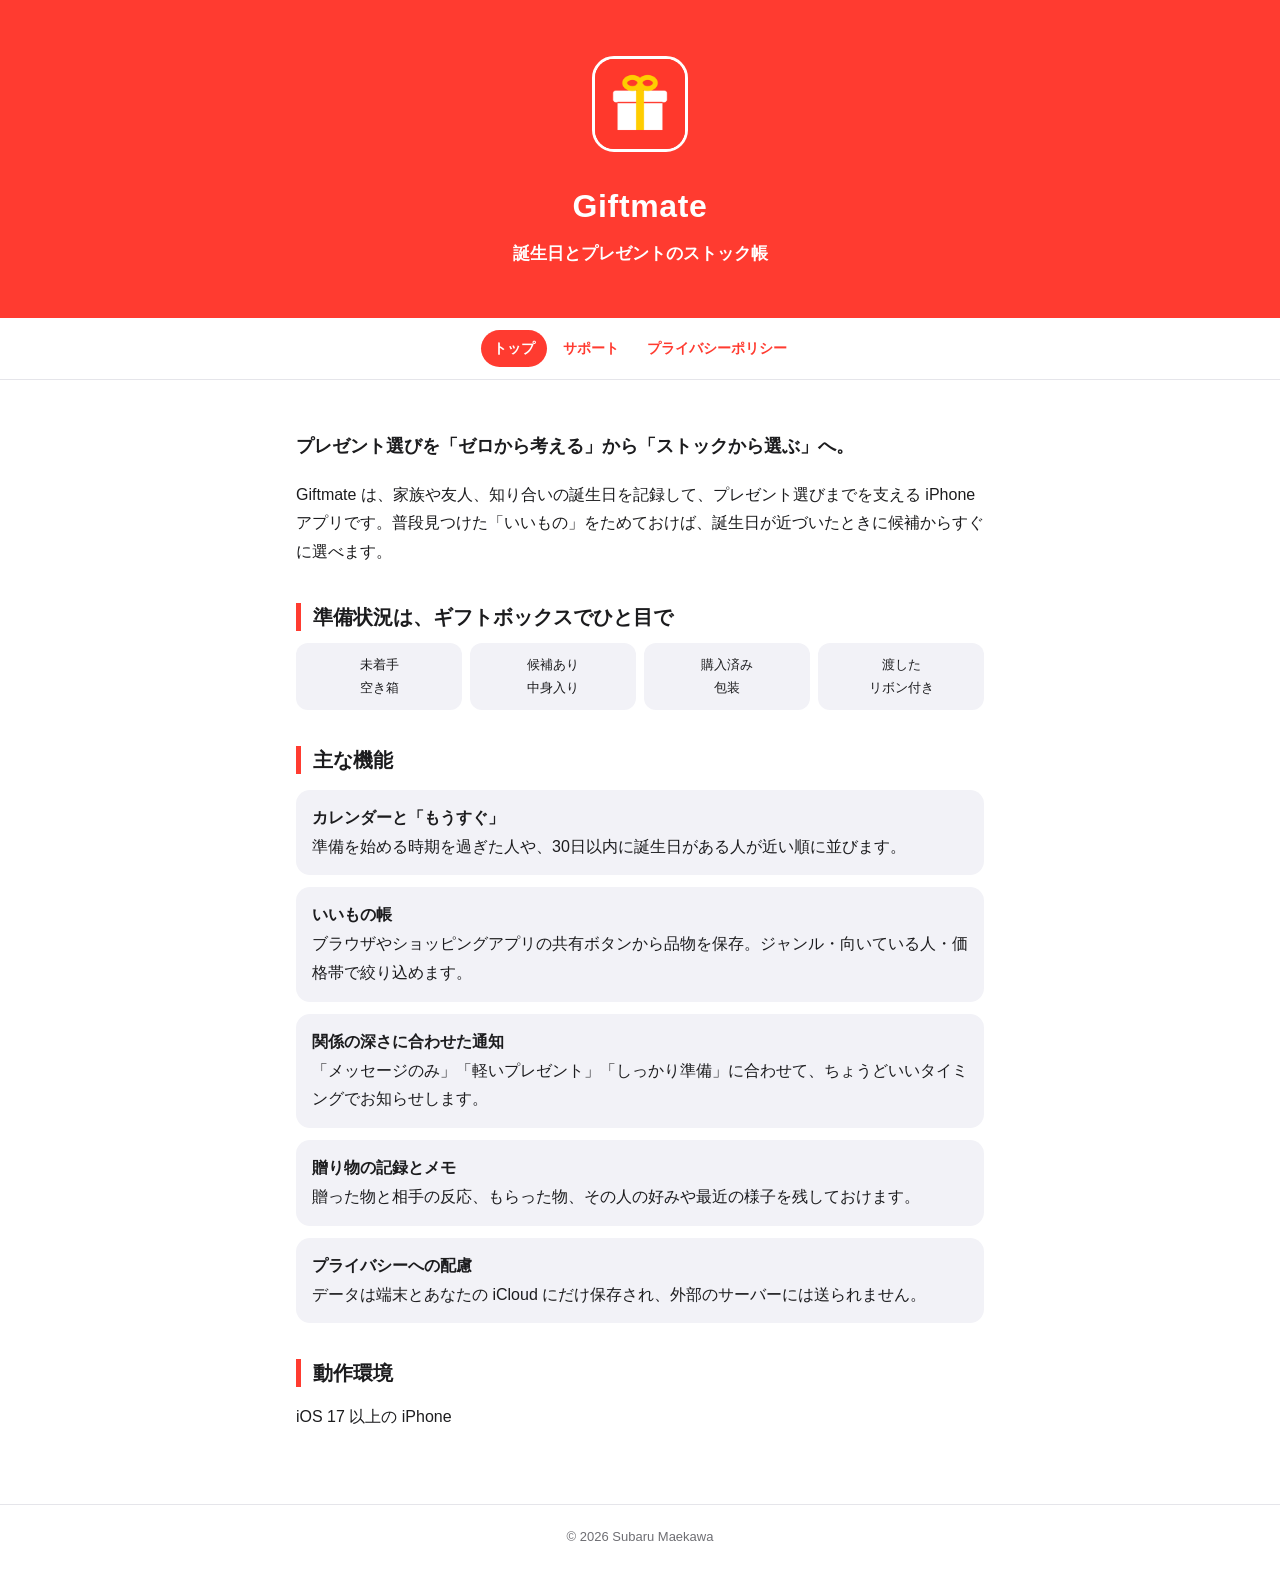
==== index.html @ a2247569 "Giftmate のサポートページとプライバシーポリシーを公開" ====
<!doctype html>
<html lang="ja">
<head>
  <meta charset="utf-8">
  <meta name="viewport" content="width=device-width, initial-scale=1">
  <title>Giftmate</title>
  <meta name="description" content="Giftmate は、家族や友人の誕生日を記録して、プレゼント選びまでを支える iPhone アプリです。">
  <meta name="theme-color" content="#FF3B30">
  <link rel="icon" href="icon.png">
  <link rel="apple-touch-icon" href="icon.png">
  <link rel="stylesheet" href="style.css">
</head>
<body>
  <header class="hero">
    <img src="icon.png" alt="Giftmate のアイコン">
    <h1>Giftmate</h1>
    <p>誕生日とプレゼントのストック帳</p>
  </header>

  <nav>
    <a href="./" aria-current="page">トップ</a>
    <a href="support.html">サポート</a>
    <a href="privacy.html">プライバシーポリシー</a>
  </nav>

  <main>
    <p class="lead">プレゼント選びを「ゼロから考える」から「ストックから選ぶ」へ。</p>
    <p>Giftmate は、家族や友人、知り合いの誕生日を記録して、プレゼント選びまでを支える iPhone アプリです。普段見つけた「いいもの」をためておけば、誕生日が近づいたときに候補からすぐに選べます。</p>

    <h2>準備状況は、ギフトボックスでひと目で</h2>
    <div class="boxes" aria-label="準備状況の4段階">
      <span>未着手<br>空き箱</span>
      <span>候補あり<br>中身入り</span>
      <span>購入済み<br>包装</span>
      <span>渡した<br>リボン付き</span>
    </div>

    <h2>主な機能</h2>
    <ul class="features">
      <li><b>カレンダーと「もうすぐ」</b>準備を始める時期を過ぎた人や、30日以内に誕生日がある人が近い順に並びます。</li>
      <li><b>いいもの帳</b>ブラウザやショッピングアプリの共有ボタンから品物を保存。ジャンル・向いている人・価格帯で絞り込めます。</li>
      <li><b>関係の深さに合わせた通知</b>「メッセージのみ」「軽いプレゼント」「しっかり準備」に合わせて、ちょうどいいタイミングでお知らせします。</li>
      <li><b>贈り物の記録とメモ</b>贈った物と相手の反応、もらった物、その人の好みや最近の様子を残しておけます。</li>
      <li><b>プライバシーへの配慮</b>データは端末とあなたの iCloud にだけ保存され、外部のサーバーには送られません。</li>
    </ul>

    <h2>動作環境</h2>
    <p>iOS 17 以上の iPhone</p>
  </main>

  <footer>
    &copy; 2026 Subaru Maekawa
  </footer>
</body>
</html>
---- style.css ----
/* Giftmate 公開ページ共通スタイル
   外部フォント・外部スクリプトは読み込まない（プライバシーポリシーとの整合のため） */

:root {
  --red: #FF3B30;
  --yellow: #FFCC00;
  --bg: #FFFFFF;
  --text: #1C1C1E;
  --sub: #6E6E73;
  --line: #E5E5EA;
  --card: #F2F2F7;
}

@media (prefers-color-scheme: dark) {
  :root {
    --bg: #000000;
    --text: #F2F2F7;
    --sub: #A1A1A6;
    --line: #38383A;
    --card: #1C1C1E;
  }
}

* { box-sizing: border-box; }

html { -webkit-text-size-adjust: 100%; }

body {
  margin: 0;
  background: var(--bg);
  color: var(--text);
  font-family: -apple-system, BlinkMacSystemFont, "Hiragino Sans", "Hiragino Kaku Gothic ProN", "Noto Sans JP", "Yu Gothic", sans-serif;
  line-height: 1.8;
  font-size: 16px;
}

a { color: var(--red); }

/* 上部：赤い帯（印象を残す場所なので広い面を赤に） */
.hero {
  background: var(--red);
  color: #FFFFFF;
  padding: 56px 16px 48px;
  text-align: center;
}
.hero img {
  width: 96px;
  height: 96px;
  border-radius: 22px;
  border: 3px solid #FFFFFF;
}
.hero h1 {
  margin: 16px 0 4px;
  font-size: 32px;
  letter-spacing: 0.02em;
}
.hero p {
  margin: 0;
  font-size: 17px;
  font-weight: 600;
}
.hero.small { padding: 28px 16px 24px; }
.hero.small img { width: 56px; height: 56px; border-radius: 13px; border-width: 2px; }
.hero.small h1 { font-size: 22px; margin-top: 10px; }

nav {
  display: flex;
  justify-content: center;
  gap: 4px;
  flex-wrap: wrap;
  padding: 12px 16px;
  border-bottom: 1px solid var(--line);
}
nav a {
  text-decoration: none;
  font-weight: 600;
  font-size: 14px;
  padding: 6px 12px;
  border-radius: 999px;
  white-space: nowrap;
}
nav a[aria-current="page"] {
  background: var(--red);
  color: #FFFFFF;
}

main {
  max-width: 720px;
  margin: 0 auto;
  padding: 32px 16px 56px;
}

h2 {
  font-size: 20px;
  margin: 36px 0 8px;
  padding-left: 12px;
  border-left: 5px solid var(--red);
  line-height: 1.4;
}
h2:first-child { margin-top: 0; }

h3 { font-size: 17px; margin: 24px 0 4px; }

.lead { font-size: 18px; font-weight: 600; }

.meta { color: var(--sub); font-size: 14px; }

.features {
  list-style: none;
  padding: 0;
  display: grid;
  gap: 12px;
}
.features li {
  background: var(--card);
  border-radius: 14px;
  padding: 14px 16px;
}
.features b { display: block; }

.boxes {
  display: grid;
  grid-template-columns: repeat(4, 1fr);
  gap: 8px;
  text-align: center;
  font-size: 13px;
  margin: 12px 0 4px;
}
.boxes span {
  display: block;
  background: var(--card);
  border-radius: 12px;
  padding: 10px 4px;
}

.faq dt { font-weight: 700; margin-top: 20px; }
.faq dt::before { content: "Q. "; color: var(--red); }
.faq dd { margin: 4px 0 0; }
.faq dd::before { content: "A. "; font-weight: 700; }

.contact {
  background: var(--card);
  border-radius: 14px;
  padding: 16px;
  border-left: 5px solid var(--yellow);
}

/* 公開前に必ず書き換える仮の値 */
.todo {
  background: var(--yellow);
  color: #1C1C1E;
  font-weight: 700;
  padding: 0 6px;
  border-radius: 4px;
}

footer {
  border-top: 1px solid var(--line);
  color: var(--sub);
  font-size: 13px;
  text-align: center;
  padding: 20px 16px 32px;
}
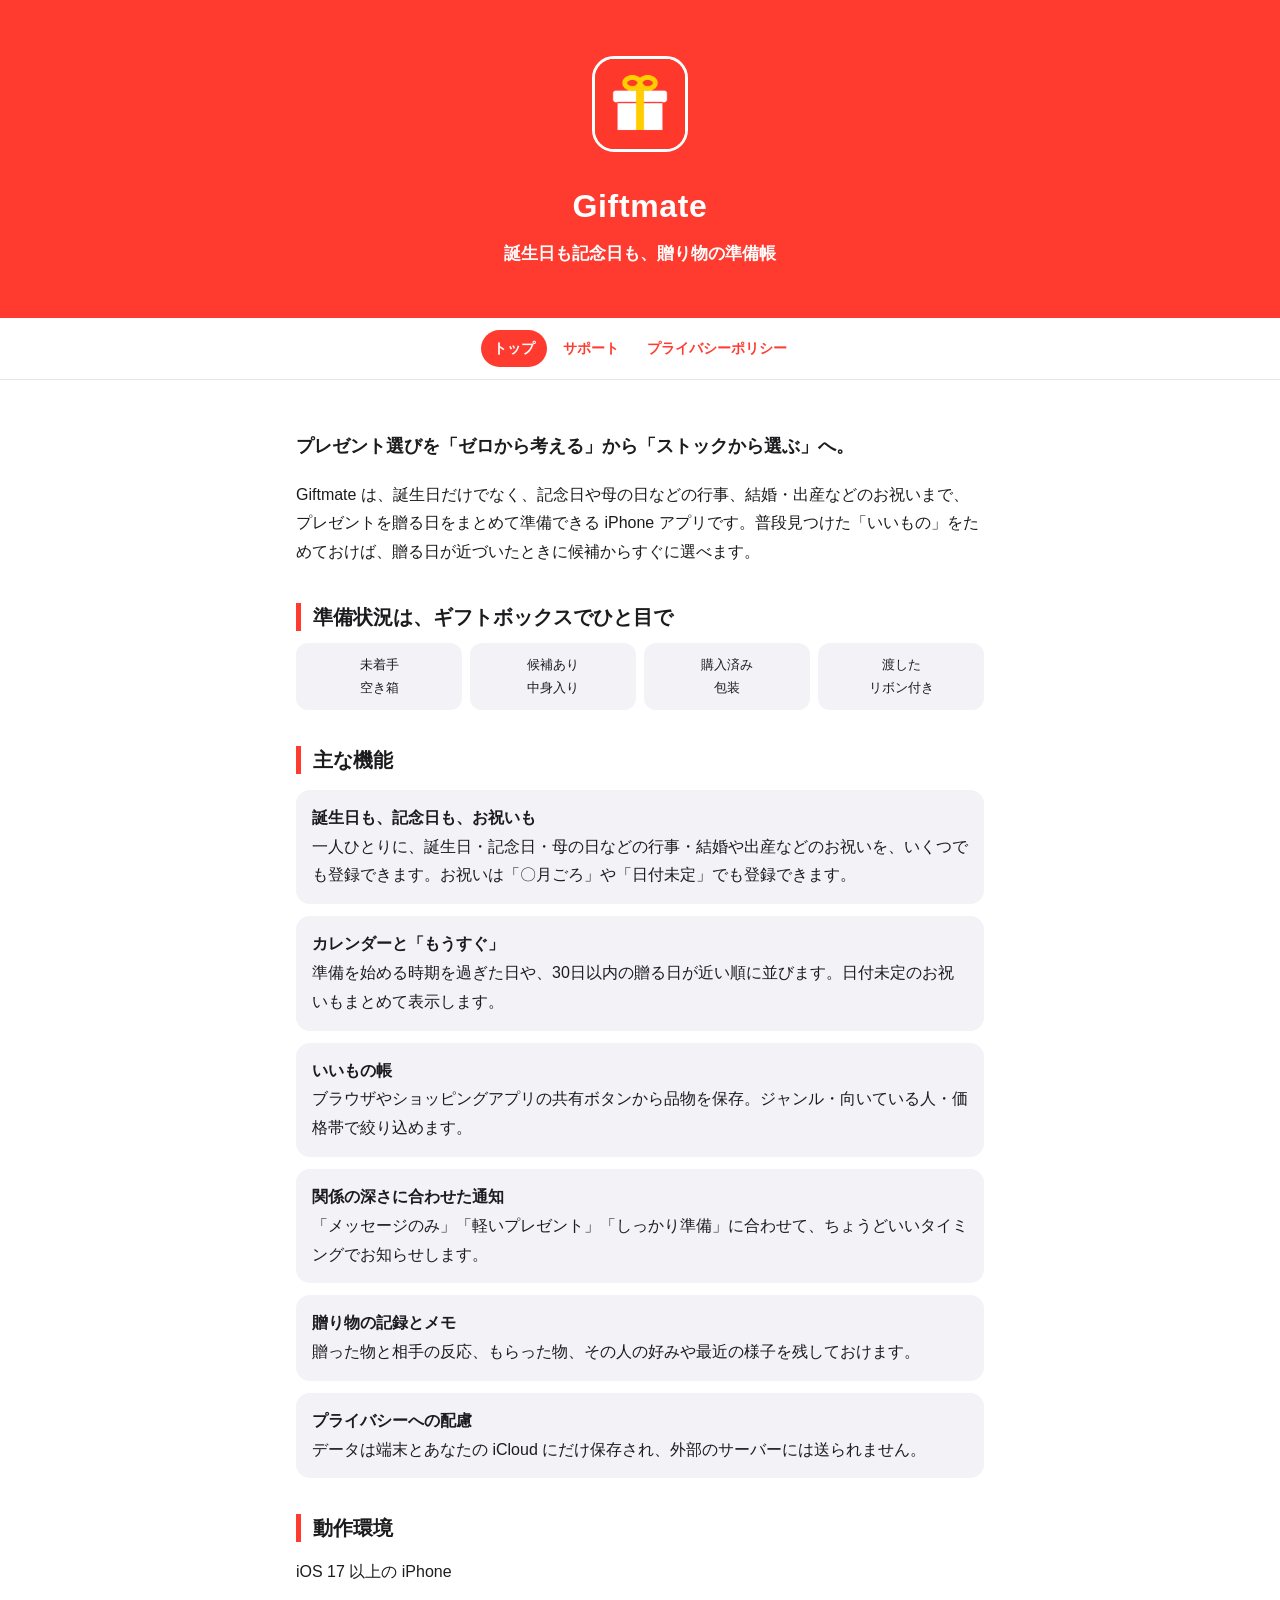
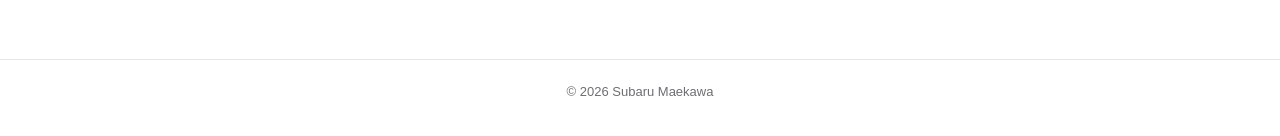
==== commit 35c82760: "トップページを「贈る日」全般の説明に更新" ====
--- a/index.html
+++ b/index.html
@@ -4,7 +4,7 @@
   <meta charset="utf-8">
   <meta name="viewport" content="width=device-width, initial-scale=1">
   <title>Giftmate</title>
-  <meta name="description" content="Giftmate は、家族や友人の誕生日を記録して、プレゼント選びまでを支える iPhone アプリです。">
+  <meta name="description" content="Giftmate は、誕生日・記念日・母の日・お祝いなど、プレゼントを贈る日をまとめて準備できる iPhone アプリです。">
   <meta name="theme-color" content="#FF3B30">
   <link rel="icon" href="icon.png">
   <link rel="apple-touch-icon" href="icon.png">
@@ -14,7 +14,7 @@
   <header class="hero">
     <img src="icon.png" alt="Giftmate のアイコン">
     <h1>Giftmate</h1>
-    <p>誕生日とプレゼントのストック帳</p>
+    <p>誕生日も記念日も、贈り物の準備帳</p>
   </header>
 
   <nav>
@@ -25,7 +25,7 @@
 
   <main>
     <p class="lead">プレゼント選びを「ゼロから考える」から「ストックから選ぶ」へ。</p>
-    <p>Giftmate は、家族や友人、知り合いの誕生日を記録して、プレゼント選びまでを支える iPhone アプリです。普段見つけた「いいもの」をためておけば、誕生日が近づいたときに候補からすぐに選べます。</p>
+    <p>Giftmate は、誕生日だけでなく、記念日や母の日などの行事、結婚・出産などのお祝いまで、プレゼントを贈る日をまとめて準備できる iPhone アプリです。普段見つけた「いいもの」をためておけば、贈る日が近づいたときに候補からすぐに選べます。</p>
 
     <h2>準備状況は、ギフトボックスでひと目で</h2>
     <div class="boxes" aria-label="準備状況の4段階">
@@ -37,7 +37,8 @@
 
     <h2>主な機能</h2>
     <ul class="features">
-      <li><b>カレンダーと「もうすぐ」</b>準備を始める時期を過ぎた人や、30日以内に誕生日がある人が近い順に並びます。</li>
+      <li><b>誕生日も、記念日も、お祝いも</b>一人ひとりに、誕生日・記念日・母の日などの行事・結婚や出産などのお祝いを、いくつでも登録できます。お祝いは「〇月ごろ」や「日付未定」でも登録できます。</li>
+      <li><b>カレンダーと「もうすぐ」</b>準備を始める時期を過ぎた日や、30日以内の贈る日が近い順に並びます。日付未定のお祝いもまとめて表示します。</li>
       <li><b>いいもの帳</b>ブラウザやショッピングアプリの共有ボタンから品物を保存。ジャンル・向いている人・価格帯で絞り込めます。</li>
       <li><b>関係の深さに合わせた通知</b>「メッセージのみ」「軽いプレゼント」「しっかり準備」に合わせて、ちょうどいいタイミングでお知らせします。</li>
       <li><b>贈り物の記録とメモ</b>贈った物と相手の反応、もらった物、その人の好みや最近の様子を残しておけます。</li>
